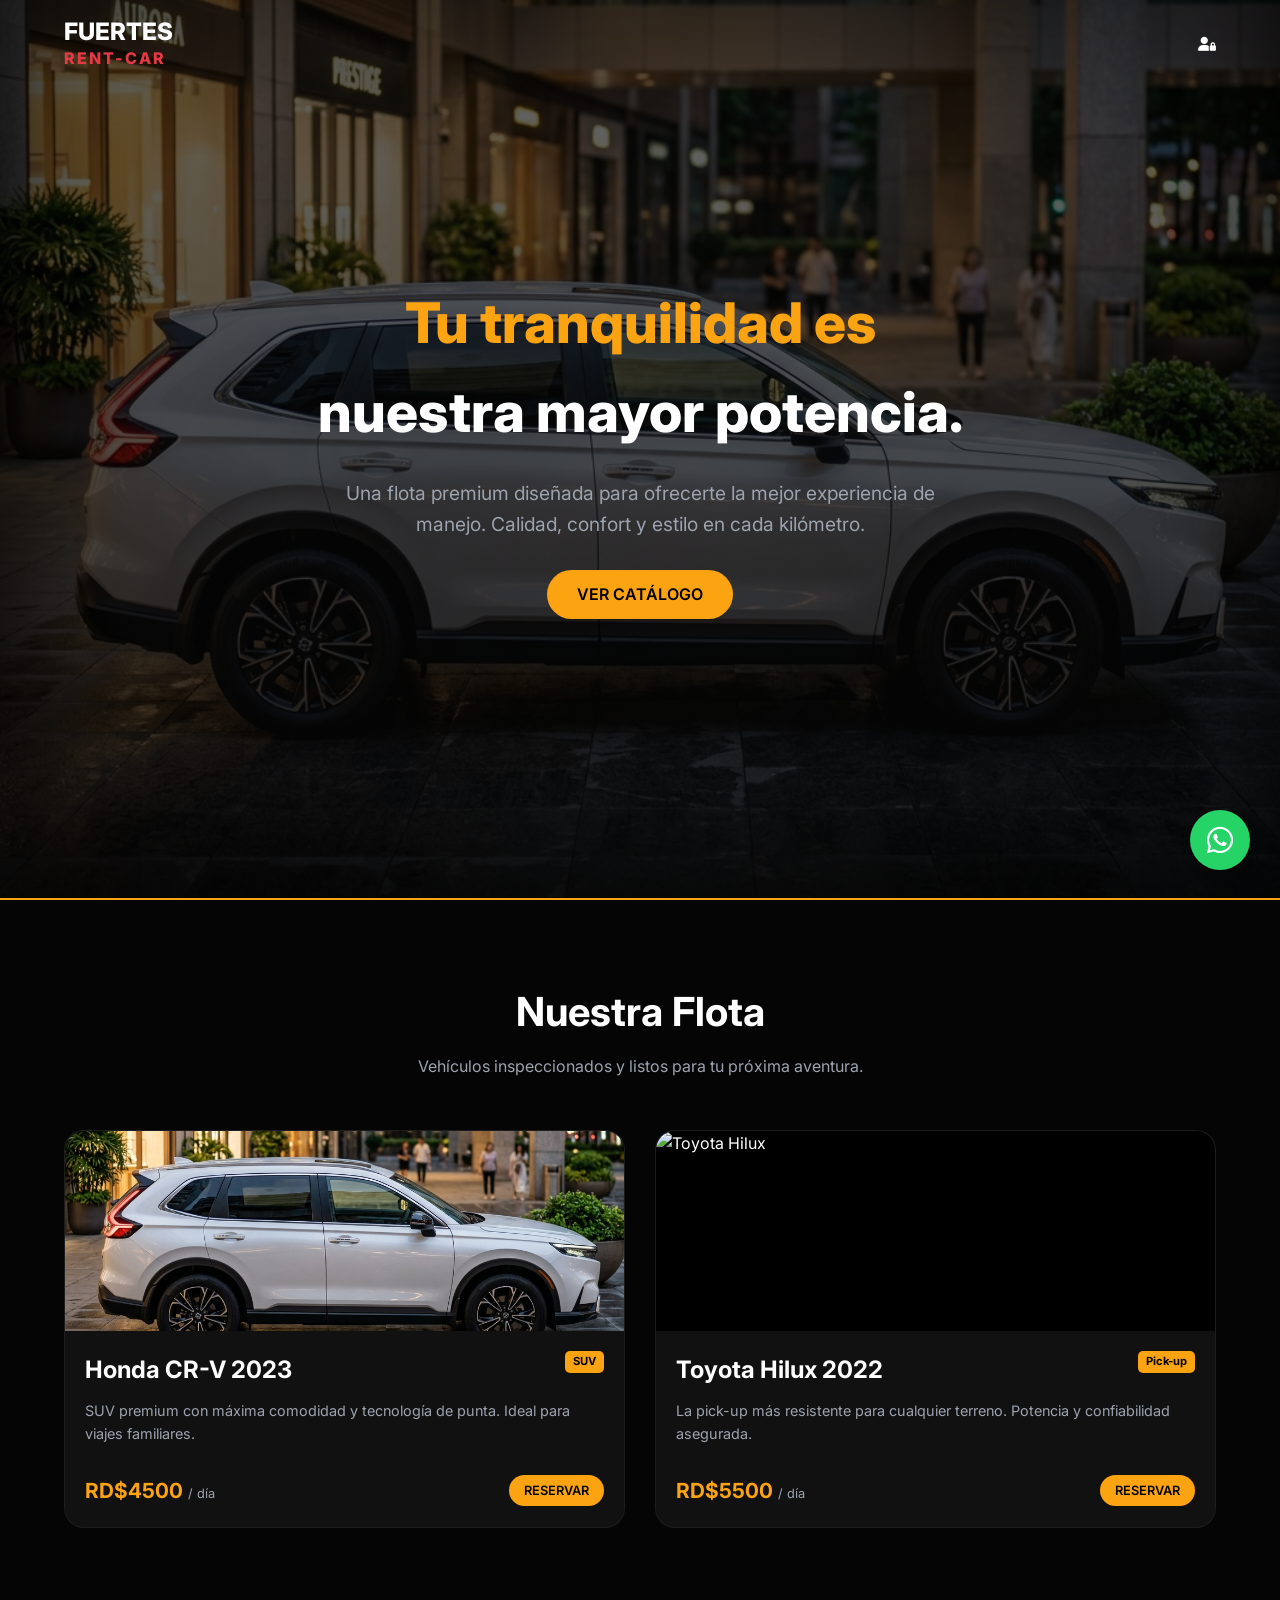
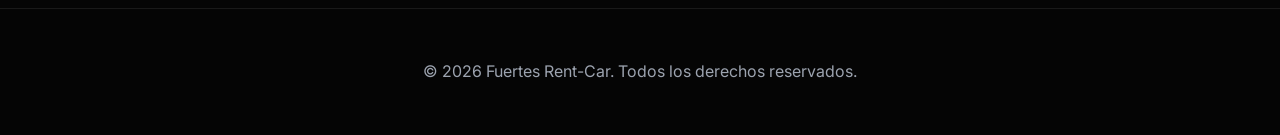
==== index.html @ 7c4c9484 "Initial commit" ====
<!DOCTYPE html>
<html lang="es">
<head>
    <meta charset="UTF-8">
    <meta name="viewport" content="width=device-width, initial-scale=1.0">
    <title>Fuertes Rent-Car</title>
    <!-- Fuentes Google -->
    <link href="https://fonts.googleapis.com/css2?family=Inter:wght@400;600;700;800&display=swap" rel="stylesheet">
    <!-- Iconos FontAwesome -->
    <link rel="stylesheet" href="https://cdnjs.cloudflare.com/ajax/libs/font-awesome/6.4.0/css/all.min.css">
    <!-- Estilos Locales -->
    <link rel="stylesheet" href="css/styles.css">
</head>
<body>

    <!-- Navbar Minimalista (Flotante) -->
    <nav style="position: absolute; width: 100%; top: 0; padding: 20px 5%; display: flex; justify-content: space-between; align-items: center; z-index: 100;">
        <a href="index.html" class="logo" style="line-height:1; display:flex; align-items:center;">
            <div><span style="font-size:1.5rem; font-weight:800; color: #fff;">FUERTES</span><br><span style="font-size:1rem; font-weight:800; letter-spacing: 2px; color: var(--accent);">RENT-CAR</span></div>
        </a>
        <div>
            <a href="login.html" style="color: #fff; text-decoration: none; font-weight: 600; font-size: 0.9rem;"><i class="fa-solid fa-user-lock"></i></a>
        </div>
    </nav>

    <!-- Sección HERO -->
    <header class="hero">
        <h1 style="font-size: 3.5rem;"><span style="color: var(--secondary);">Tu tranquilidad es</span><br> <span style="color: #fff;">nuestra mayor potencia.</span></h1>
        <p>Una flota premium diseñada para ofrecerte la mejor experiencia de manejo. Calidad, confort y estilo en cada kilómetro.</p>
        <a href="#catalogo" class="btn btn-primary">VER CATÁLOGO</a>
    </header>

    <!-- Sección CATÁLOGO -->
    <section id="catalogo" class="catalog-section">
        <div class="section-title">
            <h2>Nuestra Flota</h2>
            <p style="color:var(--text-muted);">Vehículos inspeccionados y listos para tu próxima aventura.</p>
        </div>

        <div class="car-grid" id="car-grid">
            <!-- Cargado dinámicamente -->
            <div style="text-align: center; width: 100%; grid-column: 1 / -1;">Cargando catálogo...</div>
        </div>
    </section>

    <!-- Footer -->
    <footer style="padding: 50px 5%; background-color: #050505; text-align: center; border-top: 1px solid var(--glass);">
        <p style="color: var(--text-muted);">&copy; 2026 Fuertes Rent-Car. Todos los derechos reservados.</p>
    </footer>

    <!-- Botón Flotante WhatsApp -->
    <a href="https://wa.me/18493448062" class="whatsapp-float" target="_blank" title="Contáctanos por WhatsApp">
        <i class="fa-brands fa-whatsapp"></i>
    </a>

    <!-- Modal de Reserva -->
    <div id="reservation-modal">
        <div class="modal-content">
            <span class="close-modal" onclick="closeReservationModal()">&times;</span>
            <h2 style="margin-bottom: 20px; color: var(--secondary);">Solicitar Reserva</h2>
            <p id="selected-car-text" style="margin-bottom: 25px; color: var(--text-muted); font-size: 0.9rem; font-weight: 600;"></p>
            
            <form id="reservation-form">
                <div style="display:flex; gap:15px; margin-bottom: 15px;">
                    <div class="form-group" style="flex:1;">
                        <label>Nombre</label>
                        <input type="text" id="res-nombre" class="form-control" required placeholder="Ej. Juan">
                    </div>
                    <div class="form-group" style="flex:1;">
                        <label>Apellido</label>
                        <input type="text" id="res-apellido" class="form-control" required placeholder="Ej. Perez">
                    </div>
                </div>
                <div class="form-group">
                    <label>Días de Uso / Detalles Adicionales</label>
                    <textarea id="res-detalles" class="form-control" rows="3" required placeholder="Ej. Necesito el vehículo por 5 días para un viaje a Samaná..."></textarea>
                </div>
                <button type="submit" class="btn btn-primary" style="width: 100%; margin-top: 10px;">ENVIAR POR WHATSAPP</button>
            </form>
        </div>
    </div>

    <!-- Scripts -->
    <script src="js/storage.js"></script>
    <script>
        document.addEventListener('DOMContentLoaded', () => {
            // Simulamos una demora de carga
            setTimeout(() => {
                const data = getVehicles(true);
                const grid = document.getElementById('car-grid');
                grid.innerHTML = '';
                
                if (!data || data.length === 0) {
                    grid.innerHTML = '<p style="text-align:center;grid-column:1/-1;">No hay vehículos disponibles por el momento.</p>';
                    return;
                }
                
                data.forEach(car => {
                    const card = `
                        <div class="car-card">
                            <div class="car-carousel" id="carousel-${car.id}">
                                ${(Array.isArray(car.imagen_url) && car.imagen_url.length > 0) ? 
                                    car.imagen_url.map((url, idx) => `<img src="${url}" alt="${car.modelo}" class="car-img ${idx === 0 ? 'active' : ''}" onerror="this.onerror=null; this.src='https://via.placeholder.com/400x200?text=Vehiculo'">`).join('')
                                    : `<img src="https://via.placeholder.com/400x200?text=Vehiculo" alt="${car.modelo}" class="car-img active">`
                                }
                                ${(Array.isArray(car.imagen_url) && car.imagen_url.length > 1) ? `
                                    <button class="carousel-btn prev" onclick="moveCarousel(${car.id}, -1)">❮</button>
                                    <button class="carousel-btn next" onclick="moveCarousel(${car.id}, 1)">❯</button>
                                ` : ''}
                            </div>
                            <div class="car-info">
                                <div style="display:flex; justify-content:space-between; align-items:start; margin-bottom:10px;">
                                    <h3 style="margin:0;">${car.modelo} ${car.año}</h3>
                                    <span style="background:var(--secondary); color:#000; font-size:0.7rem; font-weight:bold; padding:2px 8px; border-radius:5px;">${car.categoria || 'SUV'}</span>
                                </div>
                                <p>${car.descripcion}</p>
                                <div class="car-price">
                                    <div class="price-tag">RD$${car.precio_dia} <span style="font-size:0.8rem; font-weight:normal; color:var(--text-muted);">/ día</span></div>
                                    <button class="btn btn-primary" style="padding: 8px 15px; font-size:0.8rem;" onclick="openReservationModal('${car.modelo}', '${car.año}')">RESERVAR</button>
                                </div>
                            </div>
                        </div>
                    `;
                    grid.innerHTML += card;
                });
            }, 500);
        });

        function moveCarousel(carId, direction) {
            const container = document.getElementById(`carousel-${carId}`);
            if (!container) return;
            const images = container.querySelectorAll('.car-img');
            if(images.length <= 1) return;
            let currentIndex = Array.from(images).findIndex(img => img.classList.contains('active'));
            images[currentIndex].classList.remove('active');

            let nextIndex = currentIndex + direction;
            if (nextIndex < 0) nextIndex = images.length - 1;
            if (nextIndex >= images.length) nextIndex = 0;

            images[nextIndex].classList.add('active');
        }

        let currentCar = "";

        function openReservationModal(modelo, año) {
            currentCar = `${modelo} ${año}`;
            document.getElementById('selected-car-text').textContent = `Vehículo seleccionado: ${currentCar}`;
            document.getElementById('reservation-modal').style.display = 'flex';
        }

        function closeReservationModal() {
            document.getElementById('reservation-modal').style.display = 'none';
        }

        document.getElementById('reservation-form').addEventListener('submit', (e) => {
            e.preventDefault();
            const nombre = document.getElementById('res-nombre').value;
            const apellido = document.getElementById('res-apellido').value;
            const detalles = document.getElementById('res-detalles').value;
            const numero = "18493448062";

            const mensaje = `Hola, mi nombre es ${nombre} ${apellido}. Estoy interesado en rentar el vehículo *${currentCar}*.\n\n*Detalles de la solicitud:*\n${detalles}`;
            const url = `https://wa.me/${numero}?text=${encodeURIComponent(mensaje)}`;
            
            window.open(url, '_blank');
            closeReservationModal();
        });

        // Cerrar modal al hacer click fuera
        window.onclick = function(event) {
            const modal = document.getElementById('reservation-modal');
            if (event.target == modal) {
                closeReservationModal();
            }
        }
    </script>
</body>
</html>
---- css/styles.css ----
:root {
    --primary: #050505;
    --secondary: #fca311;
    --accent: #e63946;
    --bg: #050505;
    --card-bg: #111111;
    --text: #ffffff;
    --text-muted: #9ca3af;
    --glass: rgba(255, 255, 255, 0.08);
}

* {
    margin: 0;
    padding: 0;
    box-sizing: border-box;
    font-family: 'Inter', sans-serif;
}

body {
    background-color: var(--bg);
    color: var(--text);
    line-height: 1.6;
    overflow-x: hidden;
}

/* Header & Hero */
.hero {
    height: 100vh;
    background: linear-gradient(rgba(5, 5, 5, 0.6), rgba(5, 5, 5, 0.8)), url('../img/honda_crv_2023.png');
    background-size: cover;
    background-position: center;
    border-bottom: 2px solid var(--secondary);
    box-shadow: inset 0 -60px 100px rgba(0, 0, 0, 0.7), inset 0 60px 100px rgba(0, 0, 0, 0.3);
    display: flex;
    flex-direction: column;
    justify-content: center;
    align-items: center;
    text-align: center;
    padding: 20px;
}

.hero h1 {
    font-size: 4rem;
    font-weight: 800;
    margin-bottom: 20px;
}

.hero p {
    font-size: 1.2rem;
    color: var(--text-muted);
    max-width: 600px;
    margin-bottom: 30px;
}

.btn {
    padding: 12px 30px;
    border-radius: 50px;
    text-decoration: none;
    font-weight: 600;
    transition: all 0.3s ease;
    cursor: pointer;
    border: none;
}

.btn-primary {
    background-color: var(--secondary);
    color: #000;
}

.btn-primary:hover {
    transform: translateY(-3px);
    box-shadow: 0 10px 20px rgba(252, 163, 17, 0.3);
}

.logo {
    font-size: 1.5rem; 
    font-weight: 800; 
    color: #fff;
    text-decoration: none;
}

/* Catalog */
.catalog-section {
    padding: 80px 5%;
}

.section-title {
    text-align: center;
    margin-bottom: 50px;
}

.section-title h2 {
    font-size: 2.5rem;
    margin-bottom: 10px;
}

.car-grid {
    display: grid;
    grid-template-columns: repeat(auto-fit, minmax(300px, 1fr));
    gap: 30px;
}

.car-card {
    background-color: var(--card-bg);
    border-radius: 20px;
    overflow: hidden;
    transition: transform 0.3s ease;
    border: 1px solid rgba(255,255,255,0.05);
}

.car-card:hover {
    transform: scale(1.02);
}

.car-carousel {
    position: relative;
    width: 100%;
    height: 200px;
    overflow: hidden;
    background: #000;
}

.car-img {
    height: 100%;
    width: 100%;
    object-fit: cover;
    position: absolute;
    top: 0;
    left: 0;
    transition: opacity 0.5s ease;
    opacity: 0;
}

.car-img.active {
    opacity: 1;
}

.carousel-btn {
    position: absolute;
    top: 50%;
    transform: translateY(-50%);
    background: rgba(0, 0, 0, 0.4);
    backdrop-filter: blur(4px);
    color: white;
    border: none;
    width: 36px;
    height: 36px;
    cursor: pointer;
    border-radius: 50%;
    font-size: 1.1rem;
    display: flex;
    justify-content: center;
    align-items: center;
    transition: all 0.3s ease;
    z-index: 10;
}

.carousel-btn:hover {
    background: var(--secondary);
    color: #000;
    transform: translateY(-50%) scale(1.1);
}

.carousel-btn.prev {
    left: 10px;
}

.carousel-btn.next {
    right: 10px;
}

.car-info {
    padding: 20px;
}

.car-info h3 {
    font-size: 1.5rem;
    margin-bottom: 10px;
}

.car-info p {
    color: var(--text-muted);
    font-size: 0.9rem;
    margin-bottom: 15px;
    height: 60px;
    overflow: hidden;
}

.car-price {
    display: flex;
    justify-content: space-between;
    align-items: center;
}

.price-tag {
    font-size: 1.3rem;
    font-weight: 700;
    color: var(--secondary);
}

/* Admin Styles */
.admin-container {
    padding: 40px 5%;
}

.login-card {
    max-width: 400px;
    margin: 100px auto;
    background: var(--card-bg);
    padding: 40px;
    border-radius: 20px;
    box-shadow: 0 15px 35px rgba(0,0,0,0.5);
}

.form-group {
    margin-bottom: 20px;
}

.form-group label {
    display: block;
    margin-bottom: 8px;
    color: var(--text-muted);
}

.form-control {
    width: 100%;
    padding: 12px;
    background: rgba(255,255,255,0.05);
    border: 1px solid rgba(255,255,255,0.1);
    border-radius: 10px;
    color: #fff;
    outline: none;
}

.form-control:focus {
    border-color: var(--secondary);
}

/* WhatsApp Floating Button */
.whatsapp-float {
    position: fixed;
    bottom: 30px;
    right: 30px;
    background-color: #25d366;
    color: #FFF;
    width: 60px;
    height: 60px;
    border-radius: 50px;
    text-align: center;
    font-size: 30px;
    box-shadow: 0 4px 10px rgba(0,0,0,0.3);
    z-index: 1000;
    display: flex;
    justify-content: center;
    align-items: center;
    text-decoration: none;
    transition: all 0.3s ease;
}

.whatsapp-float:hover {
    transform: scale(1.1);
    background-color: #128c7e;
}

/* Modal de Reserva */
#reservation-modal {
    display: none;
    position: fixed;
    top: 0;
    left: 0;
    width: 100%;
    height: 100%;
    background: rgba(0,0,0,0.85);
    z-index: 2000;
    justify-content: center;
    align-items: center;
    backdrop-filter: blur(5px);
}

.modal-content {
    background: var(--card-bg);
    width: 90%;
    max-width: 500px;
    padding: 40px;
    border-radius: 20px;
    position: relative;
}

.close-modal {
    position: absolute;
    top: 20px;
    right: 20px;
    font-size: 1.5rem;
    cursor: pointer;
    color: var(--text-muted);
}
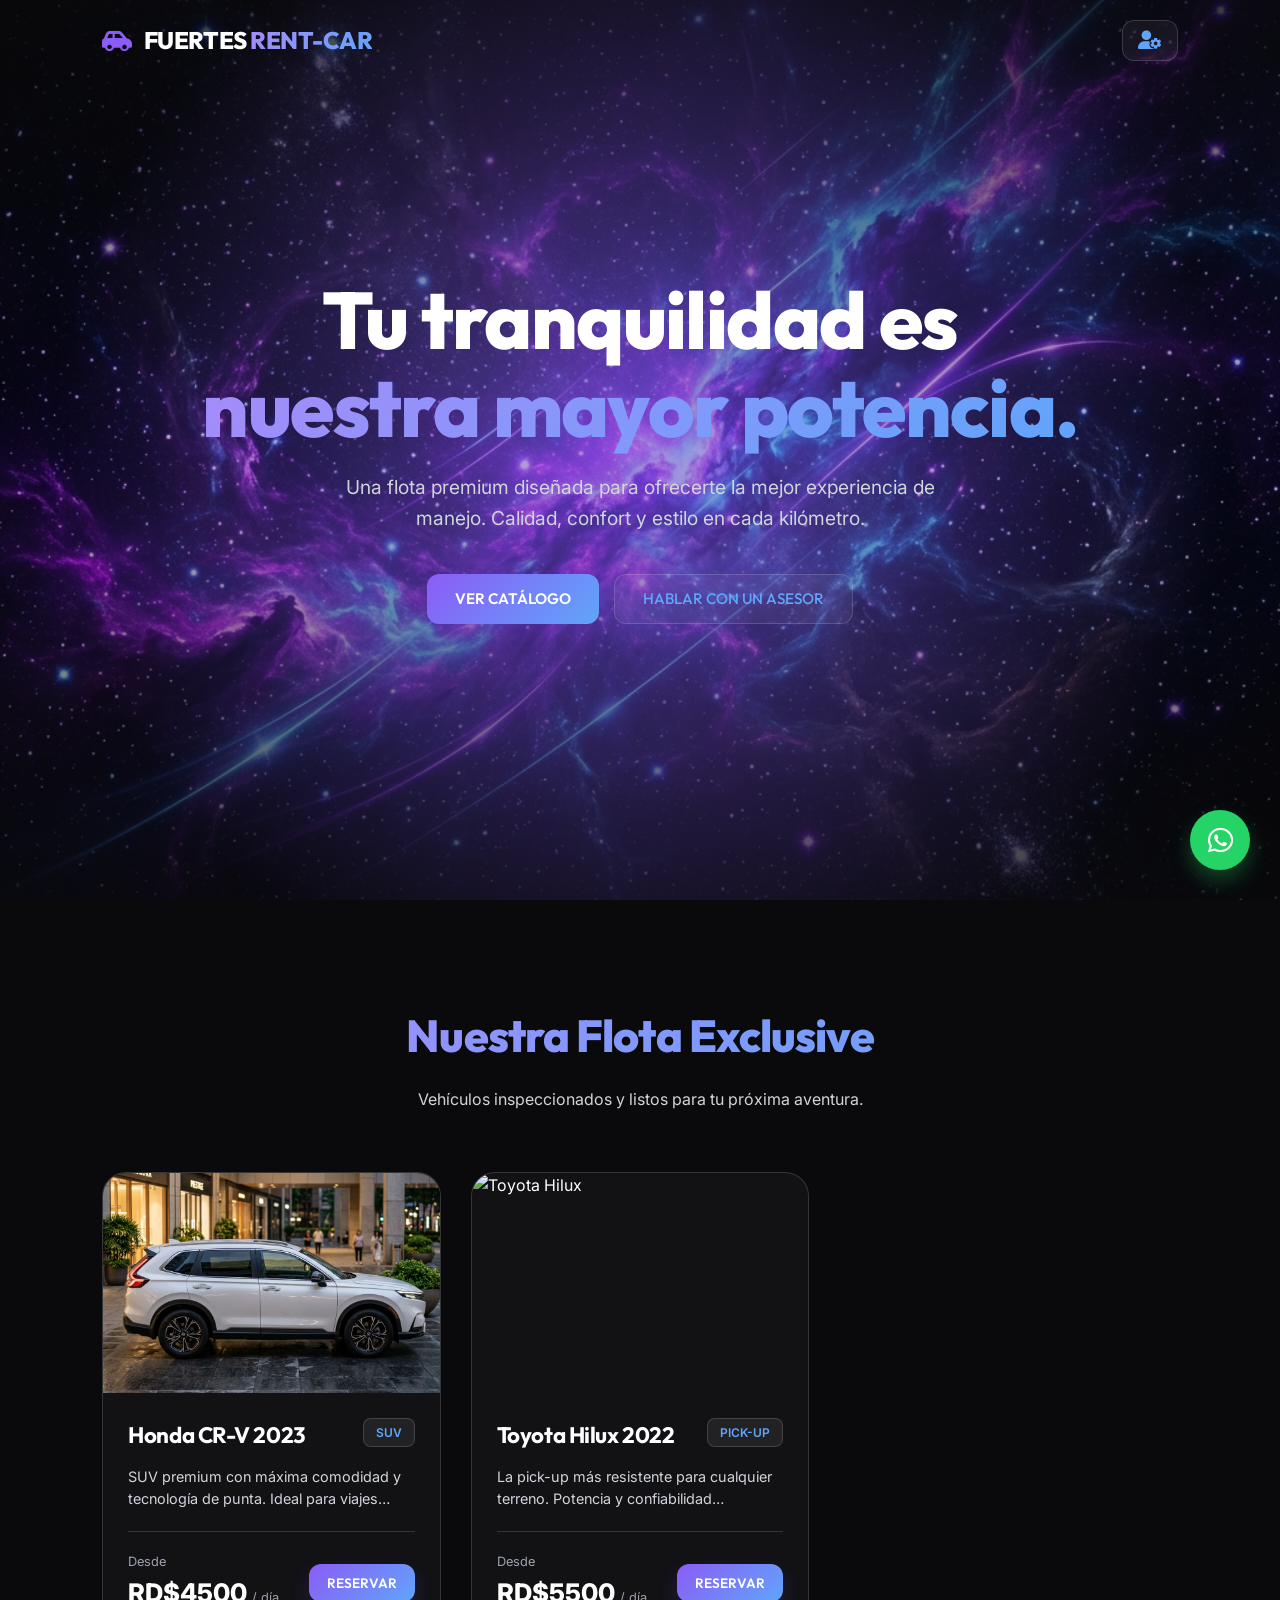
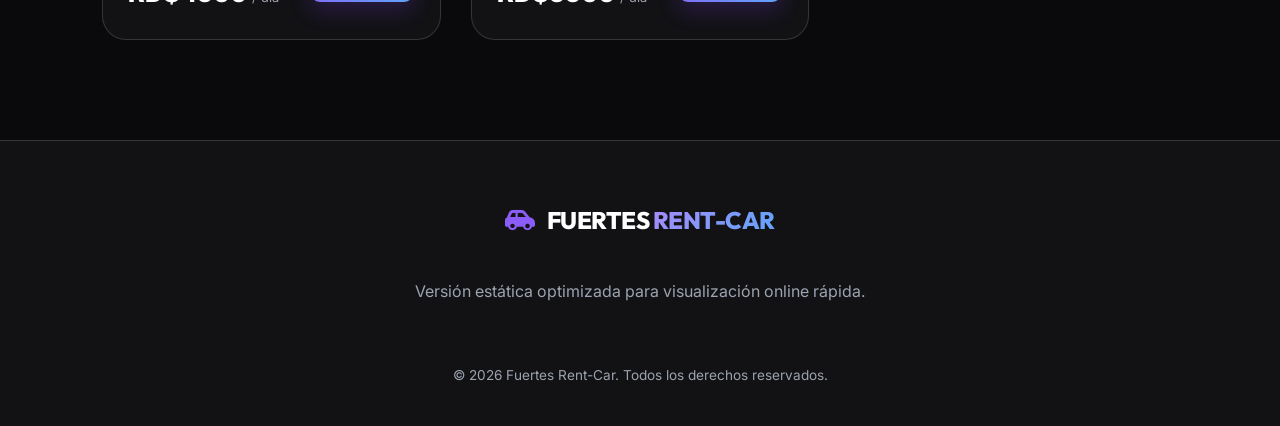
==== commit 9f78a96c: "second commit" ====
--- a/index.html
+++ b/index.html
@@ -3,9 +3,7 @@
 <head>
     <meta charset="UTF-8">
     <meta name="viewport" content="width=device-width, initial-scale=1.0">
-    <title>Fuertes Rent-Car</title>
-    <!-- Fuentes Google -->
-    <link href="https://fonts.googleapis.com/css2?family=Inter:wght@400;600;700;800&display=swap" rel="stylesheet">
+    <title>Fuertes Rent-Car | Premium Mobility (Versión GitHub)</title>
     <!-- Iconos FontAwesome -->
     <link rel="stylesheet" href="https://cdnjs.cloudflare.com/ajax/libs/font-awesome/6.4.0/css/all.min.css">
     <!-- Estilos Locales -->
@@ -13,69 +11,91 @@
 </head>
 <body>
 
-    <!-- Navbar Minimalista (Flotante) -->
-    <nav style="position: absolute; width: 100%; top: 0; padding: 20px 5%; display: flex; justify-content: space-between; align-items: center; z-index: 100;">
-        <a href="index.html" class="logo" style="line-height:1; display:flex; align-items:center;">
-            <div><span style="font-size:1.5rem; font-weight:800; color: #fff;">FUERTES</span><br><span style="font-size:1rem; font-weight:800; letter-spacing: 2px; color: var(--accent);">RENT-CAR</span></div>
+    <!-- Navbar -->
+    <nav class="navbar" id="main-nav">
+        <a href="index.html" class="logo">
+            <i class="fa-solid fa-car-side" style="color: var(--primary);"></i>
+            <span>Fuertes <span class="gradient-text">Rent-Car</span></span>
         </a>
-        <div>
-            <a href="login.html" style="color: #fff; text-decoration: none; font-weight: 600; font-size: 0.9rem;"><i class="fa-solid fa-user-lock"></i></a>
+        <div style="display: flex; gap: 20px; align-items: center;">
+            <a href="login.html" class="btn btn-outline" style="padding: 10px 15px; font-size: 1.2rem;" title="Panel Admin">
+                <i class="fa-solid fa-user-gear"></i>
+            </a>
         </div>
     </nav>
 
-    <!-- Sección HERO -->
+    <!-- Sección HERO con Galaxy Estelar -->
     <header class="hero">
-        <h1 style="font-size: 3.5rem;"><span style="color: var(--secondary);">Tu tranquilidad es</span><br> <span style="color: #fff;">nuestra mayor potencia.</span></h1>
+        <div style="position: absolute; top:0; left:0; width:100%; height:100%; z-index: -2; background: url('img/galaxy-bg.png') center/cover no-repeat;">
+            <!-- Overlay para contraste -->
+            <div style="position: absolute; top:0; left:0; width:100%; height:100%; background: linear-gradient(rgba(10,10,12,0.8), rgba(10,10,12,0.2), rgba(10,10,12,0.8));"></div>
+        </div>
+        <h1>Tu tranquilidad es <br><span class="gradient-text">nuestra mayor potencia.</span></h1>
         <p>Una flota premium diseñada para ofrecerte la mejor experiencia de manejo. Calidad, confort y estilo en cada kilómetro.</p>
-        <a href="#catalogo" class="btn btn-primary">VER CATÁLOGO</a>
+        <div class="hero-btns">
+            <a href="#catalogo" class="btn btn-primary">VER CATÁLOGO</a>
+            <a href="https://wa.me/18493448062" target="_blank" class="btn btn-outline">HABLAR CON UN ASESOR</a>
+        </div>
     </header>
 
     <!-- Sección CATÁLOGO -->
     <section id="catalogo" class="catalog-section">
-        <div class="section-title">
-            <h2>Nuestra Flota</h2>
-            <p style="color:var(--text-muted);">Vehículos inspeccionados y listos para tu próxima aventura.</p>
+        <div class="section-header">
+            <h2 class="gradient-text">Nuestra Flota Exclusive</h2>
+            <p style="color: var(--text-med);">Vehículos inspeccionados y listos para tu próxima aventura.</p>
         </div>
 
         <div class="car-grid" id="car-grid">
             <!-- Cargado dinámicamente -->
-            <div style="text-align: center; width: 100%; grid-column: 1 / -1;">Cargando catálogo...</div>
+            <div style="text-align: center; width: 100%; grid-column: 1 / -1; padding: 50px;">
+                <i class="fa-solid fa-circle-notch fa-spin" style="font-size: 2rem; color: var(--primary);"></i>
+                <p style="margin-top: 15px; color: var(--text-low);">Cargando catálogo premium...</p>
+            </div>
         </div>
     </section>
 
     <!-- Footer -->
-    <footer style="padding: 50px 5%; background-color: #050505; text-align: center; border-top: 1px solid var(--glass);">
-        <p style="color: var(--text-muted);">&copy; 2026 Fuertes Rent-Car. Todos los derechos reservados.</p>
+    <footer style="padding: 60px 8% 40px; background: var(--bg-surface); border-top: 1px solid var(--glass-border);">
+        <div style="display: flex; flex-direction: column; align-items: center; gap: 20px;">
+            <a href="#" class="logo" style="margin-bottom: 20px;">
+                <i class="fa-solid fa-car-side" style="color: var(--primary);"></i>
+                <span>Fuertes <span class="gradient-text">Rent-Car</span></span>
+            </a>
+            <p style="color: var(--text-low); text-align: center; max-width: 500px;">Versión estática optimizada para visualización online rápida.</p>
+            <p style="color: var(--text-low); font-size: 0.85rem; margin-top: 40px;">&copy; 2026 Fuertes Rent-Car. Todos los derechos reservados.</p>
+        </div>
     </footer>
 
     <!-- Botón Flotante WhatsApp -->
-    <a href="https://wa.me/18493448062" class="whatsapp-float" target="_blank" title="Contáctanos por WhatsApp">
+    <a href="https://wa.me/18493448062" class="whatsapp-btn" target="_blank" title="Contáctanos">
         <i class="fa-brands fa-whatsapp"></i>
     </a>
 
     <!-- Modal de Reserva -->
-    <div id="reservation-modal">
-        <div class="modal-content">
-            <span class="close-modal" onclick="closeReservationModal()">&times;</span>
-            <h2 style="margin-bottom: 20px; color: var(--secondary);">Solicitar Reserva</h2>
-            <p id="selected-car-text" style="margin-bottom: 25px; color: var(--text-muted); font-size: 0.9rem; font-weight: 600;"></p>
+    <div id="reservation-modal" style="display: none; position: fixed; top: 0; left: 0; width: 100%; height: 100%; background: rgba(0,0,0,0.85); z-index: 2000; justify-content: center; align-items: center; backdrop-filter: blur(8px);">
+        <div class="glass" style="width: 90%; max-width: 550px; padding: 40px; border-radius: 30px; position: relative;">
+            <span style="position: absolute; top: 20px; right: 25px; font-size: 1.8rem; cursor: pointer; color: var(--text-low);" onclick="closeReservationModal()">&times;</span>
+            <h2 style="margin-bottom: 10px; font-size: 2rem;" class="gradient-text">Solicitar Reserva</h2>
+            <p id="selected-car-text" style="margin-bottom: 30px; color: var(--text-med); font-weight: 500;"></p>
             
             <form id="reservation-form">
-                <div style="display:flex; gap:15px; margin-bottom: 15px;">
+                <div style="display:flex; gap:15px; margin-bottom: 20px;">
                     <div class="form-group" style="flex:1;">
                         <label>Nombre</label>
-                        <input type="text" id="res-nombre" class="form-control" required placeholder="Ej. Juan">
+                        <input type="text" id="res-nombre" class="form-input" required placeholder="Tu nombre">
                     </div>
                     <div class="form-group" style="flex:1;">
                         <label>Apellido</label>
-                        <input type="text" id="res-apellido" class="form-control" required placeholder="Ej. Perez">
+                        <input type="text" id="res-apellido" class="form-input" required placeholder="Tu apellido">
                     </div>
                 </div>
                 <div class="form-group">
                     <label>Días de Uso / Detalles Adicionales</label>
-                    <textarea id="res-detalles" class="form-control" rows="3" required placeholder="Ej. Necesito el vehículo por 5 días para un viaje a Samaná..."></textarea>
+                    <textarea id="res-detalles" class="form-input" rows="3" required placeholder="Ej. Necesito el vehículo por 5 días..."></textarea>
                 </div>
-                <button type="submit" class="btn btn-primary" style="width: 100%; margin-top: 10px;">ENVIAR POR WHATSAPP</button>
+                <button type="submit" class="btn btn-primary" style="width: 100%; margin-top: 10px; padding: 16px;">
+                    <i class="fa-brands fa-whatsapp"></i> ENVIAR POR WHATSAPP
+                </button>
             </form>
         </div>
     </div>
@@ -83,40 +103,48 @@
     <!-- Scripts -->
     <script src="js/storage.js"></script>
     <script>
+        // Navbar scroll effect
+        window.addEventListener('scroll', () => {
+            const nav = document.getElementById('main-nav');
+            if (window.scrollY > 50) {
+                nav.classList.add('scrolled');
+            } else {
+                nav.classList.remove('scrolled');
+            }
+        });
+
         document.addEventListener('DOMContentLoaded', () => {
-            // Simulamos una demora de carga
+             // Simulamos una demora de carga para la experiencia premium
             setTimeout(() => {
                 const data = getVehicles(true);
                 const grid = document.getElementById('car-grid');
                 grid.innerHTML = '';
                 
                 if (!data || data.length === 0) {
-                    grid.innerHTML = '<p style="text-align:center;grid-column:1/-1;">No hay vehículos disponibles por el momento.</p>';
+                    grid.innerHTML = '<p style="text-align:center;grid-column:1/-1; color: var(--text-low);">No hay vehículos disponibles por el momento.</p>';
                     return;
                 }
                 
-                data.forEach(car => {
+                data.forEach((car, index) => {
+                    const imgUrl = (Array.isArray(car.imagen_url) && car.imagen_url.length > 0) ? car.imagen_url[0] : 'https://via.placeholder.com/600x400?text=Auto';
+                    
                     const card = `
-                        <div class="car-card">
-                            <div class="car-carousel" id="carousel-${car.id}">
-                                ${(Array.isArray(car.imagen_url) && car.imagen_url.length > 0) ? 
-                                    car.imagen_url.map((url, idx) => `<img src="${url}" alt="${car.modelo}" class="car-img ${idx === 0 ? 'active' : ''}" onerror="this.onerror=null; this.src='https://via.placeholder.com/400x200?text=Vehiculo'">`).join('')
-                                    : `<img src="https://via.placeholder.com/400x200?text=Vehiculo" alt="${car.modelo}" class="car-img active">`
-                                }
-                                ${(Array.isArray(car.imagen_url) && car.imagen_url.length > 1) ? `
-                                    <button class="carousel-btn prev" onclick="moveCarousel(${car.id}, -1)">❮</button>
-                                    <button class="carousel-btn next" onclick="moveCarousel(${car.id}, 1)">❯</button>
-                                ` : ''}
+                        <div class="car-card" style="opacity:0; transform:translateY(20px); animation: fadeInUp 0.6s ${index * 0.1}s forwards;">
+                            <div class="image-container">
+                                <img src="${imgUrl}" alt="${car.modelo}" class="car-preview" onerror="this.onerror=null; this.src='https://via.placeholder.com/600x400?text=Vehiculo'">
                             </div>
-                            <div class="car-info">
-                                <div style="display:flex; justify-content:space-between; align-items:start; margin-bottom:10px;">
-                                    <h3 style="margin:0;">${car.modelo} ${car.año}</h3>
-                                    <span style="background:var(--secondary); color:#000; font-size:0.7rem; font-weight:bold; padding:2px 8px; border-radius:5px;">${car.categoria || 'SUV'}</span>
+                            <div class="car-details">
+                                <div class="car-title-wrapper">
+                                    <h3 class="car-title">${car.modelo} ${car.año}</h3>
+                                    <span class="car-category">${car.categoria || 'SUV'}</span>
                                 </div>
-                                <p>${car.descripcion}</p>
-                                <div class="car-price">
-                                    <div class="price-tag">RD$${car.precio_dia} <span style="font-size:0.8rem; font-weight:normal; color:var(--text-muted);">/ día</span></div>
-                                    <button class="btn btn-primary" style="padding: 8px 15px; font-size:0.8rem;" onclick="openReservationModal('${car.modelo}', '${car.año}')">RESERVAR</button>
+                                <p class="car-desc">${car.descripcion || 'Vehículo de lujo con todas las comodidades modernas.'}</p>
+                                <div class="car-footer">
+                                    <div class="price-box">
+                                        <div class="label">Desde</div>
+                                        <div class="amount">RD$${car.precio_dia} <span style="font-size:0.8rem; font-weight:normal; color:var(--text-low);">/ día</span></div>
+                                    </div>
+                                    <button class="btn btn-primary" style="padding: 10px 18px; font-size:0.85rem;" onclick="openReservationModal('${car.modelo}', '${car.año}')">RESERVAR</button>
                                 </div>
                             </div>
                         </div>
@@ -126,26 +154,11 @@
             }, 500);
         });
 
-        function moveCarousel(carId, direction) {
-            const container = document.getElementById(`carousel-${carId}`);
-            if (!container) return;
-            const images = container.querySelectorAll('.car-img');
-            if(images.length <= 1) return;
-            let currentIndex = Array.from(images).findIndex(img => img.classList.contains('active'));
-            images[currentIndex].classList.remove('active');
-
-            let nextIndex = currentIndex + direction;
-            if (nextIndex < 0) nextIndex = images.length - 1;
-            if (nextIndex >= images.length) nextIndex = 0;
-
-            images[nextIndex].classList.add('active');
-        }
-
         let currentCar = "";
 
         function openReservationModal(modelo, año) {
             currentCar = `${modelo} ${año}`;
-            document.getElementById('selected-car-text').textContent = `Vehículo seleccionado: ${currentCar}`;
+            document.getElementById('selected-car-text').innerHTML = `Vehículo deseado: <span style="color:white; border-bottom: 2px solid var(--primary);">${currentCar}</span>`;
             document.getElementById('reservation-modal').style.display = 'flex';
         }
 
--- a/css/styles.css
+++ b/css/styles.css
@@ -1,296 +1,460 @@
+@import url('https://fonts.googleapis.com/css2?family=Inter:wght@300;400;500;600;700&family=Outfit:wght@400;600;700;800&display=swap');
+
 :root {
-    --primary: #050505;
-    --secondary: #fca311;
-    --accent: #e63946;
-    --bg: #050505;
-    --card-bg: #111111;
-    --text: #ffffff;
-    --text-muted: #9ca3af;
-    --glass: rgba(255, 255, 255, 0.08);
-}
-
+    /* Color Palette - Midnight Horizon */
+    --bg-main: #0a0a0c;
+    --bg-surface: #121215;
+    --bg-card: #18181b;
+    
+    --primary: #8b5cf6; /* Vibrant Violet */
+    --primary-glow: rgba(139, 92, 246, 0.5);
+    --secondary: #60a5fa; /* Light Blue */
+    --secondary-glow: rgba(96, 165, 250, 0.4);
+    
+    --accent: #fb7185; /* Rose */
+    
+    --text-high: #ffffff;
+    --text-med: #d1d5db;
+    --text-low: #9ca3af;
+    
+    --glass-bg: rgba(255, 255, 255, 0.07);
+    --glass-border: rgba(255, 255, 255, 0.15);
+    --glass-blur: blur(16px);
+    
+    --transition-smooth: all 0.4s cubic-bezier(0.4, 0, 0.2, 1);
+    --shadow-premium: 0 20px 40px rgba(0, 0, 0, 0.4);
+}
+
+/* Global Resets */
 * {
     margin: 0;
     padding: 0;
     box-sizing: border-box;
+}
+
+html {
+    scroll-behavior: smooth;
+}
+
+body {
+    background-color: var(--bg-main);
+    color: var(--text-high);
     font-family: 'Inter', sans-serif;
-}
-
-body {
-    background-color: var(--bg);
-    color: var(--text);
     line-height: 1.6;
     overflow-x: hidden;
 }
 
-/* Header & Hero */
+h1, h2, h3, h4, .logo {
+    font-family: 'Outfit', sans-serif;
+    letter-spacing: -0.02em;
+}
+
+/* Custom Scrollbar */
+::-webkit-scrollbar {
+    width: 6px;
+}
+::-webkit-scrollbar-track {
+    background: var(--bg-main);
+}
+::-webkit-scrollbar-thumb {
+    background: var(--primary);
+    border-radius: 10px;
+}
+::-webkit-scrollbar-thumb:hover {
+    background: var(--secondary);
+}
+
+/* Typography Utilities */
+.gradient-text {
+    background: linear-gradient(135deg, #a78bfa, #60a5fa);
+    -webkit-background-clip: text;
+    -webkit-text-fill-color: transparent;
+    font-weight: 800;
+}
+
+/* Glassmorphism Classes */
+.glass {
+    background: var(--glass-bg);
+    backdrop-filter: var(--glass-blur);
+    border: 1px solid var(--glass-border);
+}
+
+/* Buttons */
+.btn {
+    padding: 12px 28px;
+    border-radius: 12px;
+    font-family: 'Outfit', sans-serif;
+    font-weight: 600;
+    text-decoration: none;
+    transition: var(--transition-smooth);
+    cursor: pointer;
+    border: none;
+    display: inline-flex;
+    align-items: center;
+    justify-content: center;
+    gap: 8px;
+    font-size: 0.95rem;
+}
+
+.btn-primary {
+    background: linear-gradient(135deg, var(--primary), var(--secondary));
+    color: white;
+    box-shadow: 0 10px 20px rgba(124, 58, 237, 0.2);
+}
+
+.btn-primary:hover {
+    transform: translateY(-2px);
+    box-shadow: 0 15px 30px var(--primary-glow);
+    filter: brightness(1.1);
+}
+
+.btn-outline {
+    background: rgba(255, 255, 255, 0.05);
+    border: 1px solid var(--glass-border);
+    color: var(--secondary);
+    font-weight: 500;
+}
+
+.btn-outline:hover {
+    background: var(--glass-bg);
+    border-color: var(--secondary);
+    color: white;
+    box-shadow: 0 0 15px var(--secondary-glow);
+}
+
+/* Header & Navbar */
+.navbar {
+    position: fixed;
+    top: 0;
+    width: 100%;
+    padding: 20px 8%;
+    display: flex;
+    justify-content: space-between;
+    align-items: center;
+    z-index: 1000;
+    transition: var(--transition-smooth);
+}
+
+.navbar.scrolled {
+    padding: 15px 8%;
+    background: rgba(10, 10, 12, 0.8);
+    backdrop-filter: blur(15px);
+    border-bottom: 1px solid var(--glass-border);
+}
+
+.logo {
+    display: flex;
+    align-items: center;
+    gap: 12px;
+    text-decoration: none;
+    color: white;
+    font-size: 1.5rem;
+    font-weight: 800;
+    text-transform: uppercase;
+}
+
+/* Hero Section */
 .hero {
-    height: 100vh;
-    background: linear-gradient(rgba(5, 5, 5, 0.6), rgba(5, 5, 5, 0.8)), url('../img/honda_crv_2023.png');
-    background-size: cover;
-    background-position: center;
-    border-bottom: 2px solid var(--secondary);
-    box-shadow: inset 0 -60px 100px rgba(0, 0, 0, 0.7), inset 0 60px 100px rgba(0, 0, 0, 0.3);
+    min-height: 100vh;
     display: flex;
     flex-direction: column;
     justify-content: center;
     align-items: center;
     text-align: center;
-    padding: 20px;
+    position: relative;
+    overflow: hidden;
+    padding: 0 5%;
+}
+
+.hero::before {
+    content: '';
+    position: absolute;
+    width: 150%;
+    height: 150%;
+    background: radial-gradient(circle at center, var(--primary-glow) 0%, transparent 50%);
+    top: -25%;
+    left: -25%;
+    z-index: -1;
+    animation: pulse 10s infinite alternate;
 }
 
 .hero h1 {
-    font-size: 4rem;
+    font-size: clamp(2.5rem, 8vw, 5rem);
     font-weight: 800;
+    line-height: 1.1;
     margin-bottom: 20px;
+    opacity: 0;
+    transform: translateY(30px);
+    animation: fadeInUp 0.8s forwards;
 }
 
 .hero p {
     font-size: 1.2rem;
-    color: var(--text-muted);
-    max-width: 600px;
-    margin-bottom: 30px;
-}
-
-.btn {
-    padding: 12px 30px;
-    border-radius: 50px;
-    text-decoration: none;
-    font-weight: 600;
-    transition: all 0.3s ease;
-    cursor: pointer;
-    border: none;
-}
-
-.btn-primary {
-    background-color: var(--secondary);
-    color: #000;
-}
-
-.btn-primary:hover {
-    transform: translateY(-3px);
-    box-shadow: 0 10px 20px rgba(252, 163, 17, 0.3);
-}
-
-.logo {
-    font-size: 1.5rem; 
-    font-weight: 800; 
-    color: #fff;
-    text-decoration: none;
-}
-
-/* Catalog */
+    color: var(--text-med);
+    max-width: 650px;
+    margin-bottom: 40px;
+    opacity: 0;
+    transform: translateY(20px);
+    animation: fadeInUp 0.8s 0.2s forwards;
+}
+
+.hero-btns {
+    opacity: 0;
+    transform: translateY(20px);
+    animation: fadeInUp 0.8s 0.4s forwards;
+    display: flex;
+    gap: 15px;
+}
+
+/* Catalog Grid */
 .catalog-section {
-    padding: 80px 5%;
-}
-
-.section-title {
+    padding: 100px 8%;
+}
+
+.section-header {
     text-align: center;
-    margin-bottom: 50px;
-}
-
-.section-title h2 {
-    font-size: 2.5rem;
-    margin-bottom: 10px;
+    margin-bottom: 60px;
+}
+
+.section-header h2 {
+    font-size: 2.8rem;
+    margin-bottom: 15px;
 }
 
 .car-grid {
     display: grid;
-    grid-template-columns: repeat(auto-fit, minmax(300px, 1fr));
+    grid-template-columns: repeat(auto-fill, minmax(320px, 1fr));
     gap: 30px;
 }
 
 .car-card {
-    background-color: var(--card-bg);
-    border-radius: 20px;
+    background: var(--bg-surface);
+    border-radius: 24px;
     overflow: hidden;
-    transition: transform 0.3s ease;
-    border: 1px solid rgba(255,255,255,0.05);
+    transition: var(--transition-smooth);
+    border: 1px solid var(--glass-border);
+    position: relative;
 }
 
 .car-card:hover {
-    transform: scale(1.02);
-}
-
-.car-carousel {
+    transform: translateY(-8px);
+    border-color: var(--primary);
+    box-shadow: 0 20px 40px rgba(0, 0, 0, 0.6), 0 0 20px var(--primary-glow);
+}
+
+.image-container {
+    height: 220px;
     position: relative;
+    overflow: hidden;
+}
+
+.car-preview {
     width: 100%;
-    height: 200px;
+    height: 100%;
+    object-fit: cover;
+    transition: transform 0.6s ease;
+}
+
+.car-card:hover .car-preview {
+    transform: scale(1.1);
+}
+
+.car-details {
+    padding: 25px;
+}
+
+.car-title-wrapper {
+    display: flex;
+    justify-content: space-between;
+    align-items: flex-start;
+    margin-bottom: 12px;
+}
+
+.car-title {
+    font-size: 1.4rem;
+    font-weight: 700;
+}
+
+.car-category {
+    padding: 4px 12px;
+    background: var(--glass-bg);
+    border: 1px solid var(--glass-border);
+    border-radius: 8px;
+    font-size: 0.75rem;
+    font-weight: 600;
+    color: var(--secondary);
+    text-transform: uppercase;
+}
+
+.car-desc {
+    color: var(--text-med);
+    font-size: 0.9rem;
+    margin-bottom: 20px;
+    line-height: 1.5;
+    height: 45px;
+    display: -webkit-box;
+    -webkit-line-clamp: 2;
+    -webkit-box-orient: vertical;
     overflow: hidden;
-    background: #000;
-}
-
-.car-img {
-    height: 100%;
-    width: 100%;
-    object-fit: cover;
-    position: absolute;
-    top: 0;
-    left: 0;
-    transition: opacity 0.5s ease;
-    opacity: 0;
-}
-
-.car-img.active {
-    opacity: 1;
-}
-
-.carousel-btn {
-    position: absolute;
-    top: 50%;
-    transform: translateY(-50%);
-    background: rgba(0, 0, 0, 0.4);
-    backdrop-filter: blur(4px);
-    color: white;
-    border: none;
-    width: 36px;
-    height: 36px;
-    cursor: pointer;
-    border-radius: 50%;
-    font-size: 1.1rem;
-    display: flex;
-    justify-content: center;
-    align-items: center;
-    transition: all 0.3s ease;
-    z-index: 10;
-}
-
-.carousel-btn:hover {
-    background: var(--secondary);
-    color: #000;
-    transform: translateY(-50%) scale(1.1);
-}
-
-.carousel-btn.prev {
-    left: 10px;
-}
-
-.carousel-btn.next {
-    right: 10px;
-}
-
-.car-info {
-    padding: 20px;
-}
-
-.car-info h3 {
-    font-size: 1.5rem;
-    margin-bottom: 10px;
-}
-
-.car-info p {
-    color: var(--text-muted);
-    font-size: 0.9rem;
-    margin-bottom: 15px;
-    height: 60px;
-    overflow: hidden;
-}
-
-.car-price {
+}
+
+.car-footer {
     display: flex;
     justify-content: space-between;
     align-items: center;
-}
-
-.price-tag {
-    font-size: 1.3rem;
-    font-weight: 700;
-    color: var(--secondary);
-}
-
-/* Admin Styles */
-.admin-container {
-    padding: 40px 5%;
-}
-
-.login-card {
-    max-width: 400px;
-    margin: 100px auto;
-    background: var(--card-bg);
-    padding: 40px;
-    border-radius: 20px;
-    box-shadow: 0 15px 35px rgba(0,0,0,0.5);
-}
-
-.form-group {
-    margin-bottom: 20px;
-}
-
-.form-group label {
-    display: block;
-    margin-bottom: 8px;
-    color: var(--text-muted);
-}
-
-.form-control {
-    width: 100%;
-    padding: 12px;
-    background: rgba(255,255,255,0.05);
-    border: 1px solid rgba(255,255,255,0.1);
-    border-radius: 10px;
-    color: #fff;
-    outline: none;
-}
-
-.form-control:focus {
-    border-color: var(--secondary);
-}
-
-/* WhatsApp Floating Button */
-.whatsapp-float {
+    border-top: 1px solid var(--glass-border);
+    padding-top: 20px;
+}
+
+.price-box .amount {
+    font-size: 1.6rem;
+    font-weight: 800;
+    color: var(--text-high);
+}
+
+.price-box .label {
+    font-size: 0.8rem;
+    color: var(--text-low);
+}
+
+/* Animations */
+@keyframes fadeInUp {
+    to {
+        opacity: 1;
+        transform: translateY(0);
+    }
+}
+
+@keyframes pulse {
+    0% { transform: scale(1) translate(0, 0); }
+    100% { transform: scale(1.1) translate(5%, 5%); }
+}
+
+/* WhatsApp Float */
+.whatsapp-btn {
     position: fixed;
     bottom: 30px;
     right: 30px;
-    background-color: #25d366;
-    color: #FFF;
     width: 60px;
     height: 60px;
-    border-radius: 50px;
-    text-align: center;
-    font-size: 30px;
-    box-shadow: 0 4px 10px rgba(0,0,0,0.3);
+    background: #25d366;
+    color: white;
+    border-radius: 50%;
+    display: flex;
+    justify-content: center;
+    align-items: center;
+    font-size: 1.8rem;
+    box-shadow: 0 10px 20px rgba(37, 211, 102, 0.3);
     z-index: 1000;
+    text-decoration: none;
+    transition: var(--transition-smooth);
+}
+
+.whatsapp-btn:hover {
+    transform: scale(1.1) rotate(5deg);
+}
+
+/* Login Card */
+.auth-wrapper {
+    min-height: 100vh;
     display: flex;
     justify-content: center;
     align-items: center;
-    text-decoration: none;
-    transition: all 0.3s ease;
-}
-
-.whatsapp-float:hover {
-    transform: scale(1.1);
-    background-color: #128c7e;
-}
-
-/* Modal de Reserva */
-#reservation-modal {
-    display: none;
-    position: fixed;
-    top: 0;
-    left: 0;
+    padding: 20px;
+}
+
+.auth-card {
     width: 100%;
-    height: 100%;
-    background: rgba(0,0,0,0.85);
-    z-index: 2000;
-    justify-content: center;
-    align-items: center;
-    backdrop-filter: blur(5px);
-}
-
-.modal-content {
-    background: var(--card-bg);
-    width: 90%;
-    max-width: 500px;
-    padding: 40px;
+    max-width: 450px;
+    padding: 50px 40px;
+    border-radius: 30px;
+    background: rgba(15, 15, 20, 0.95);
+    border: 1px solid var(--glass-border);
+    box-shadow: 0 25px 50px -12px rgba(0, 0, 0, 0.8);
+    display: flex;
+    flex-direction: column;
+}
+
+.form-group {
+    margin-bottom: 24px;
+}
+
+.form-group label {
+    display: block;
+    margin-bottom: 10px;
+    font-size: 0.9rem;
+    font-weight: 500;
+    color: var(--text-med);
+}
+
+.form-input {
+    width: 100%;
+    padding: 14px 18px;
+    background: rgba(255, 255, 255, 0.05);
+    border: 1px solid var(--glass-border);
+    border-radius: 12px;
+    color: white;
+    outline: none;
+    transition: var(--transition-smooth);
+    font-size: 1rem;
+}
+
+.form-input:focus {
+    border-color: var(--primary);
+    background: rgba(255, 255, 255, 0.08);
+    box-shadow: 0 0 15px var(--primary-glow);
+}
+
+/* Admin Table */
+.admin-table-container {
+    background: var(--bg-surface);
     border-radius: 20px;
-    position: relative;
-}
-
-.close-modal {
-    position: absolute;
-    top: 20px;
-    right: 20px;
-    font-size: 1.5rem;
-    cursor: pointer;
-    color: var(--text-muted);
-}
+    overflow: hidden;
+    border: 1px solid var(--glass-border);
+}
+
+.admin-table {
+    width: 100%;
+    border-collapse: collapse;
+}
+
+.admin-table th {
+    background: var(--glass-bg);
+    padding: 18px 20px;
+    text-align: left;
+    font-size: 0.85rem;
+    font-weight: 600;
+    color: var(--text-med);
+    text-transform: uppercase;
+    letter-spacing: 0.05em;
+}
+
+.admin-table td {
+    padding: 15px 20px;
+    border-bottom: 1px solid var(--glass-border);
+    font-size: 0.95rem;
+}
+
+.admin-table tr:hover {
+    background: rgba(255, 255, 255, 0.02);
+}
+
+.status-badge {
+    padding: 4px 10px;
+    border-radius: 8px;
+    font-size: 0.75rem;
+    font-weight: 700;
+    text-transform: uppercase;
+}
+
+.status-disponible { background: rgba(34, 197, 94, 0.1); color: #22c55e; }
+.status-alquilado { background: rgba(239, 68, 68, 0.1); color: #ef4444; }
+
+/* Responsive */
+@media (max-width: 768px) {
+    .navbar { padding: 15px 5%; }
+    .hero h1 { font-size: 3rem; }
+    .catalog-section { padding: 60px 4%; }
+    .hero-btns { flex-direction: column; width: 100%; }
+    .hero-btns .btn { width: 100%; }
+}
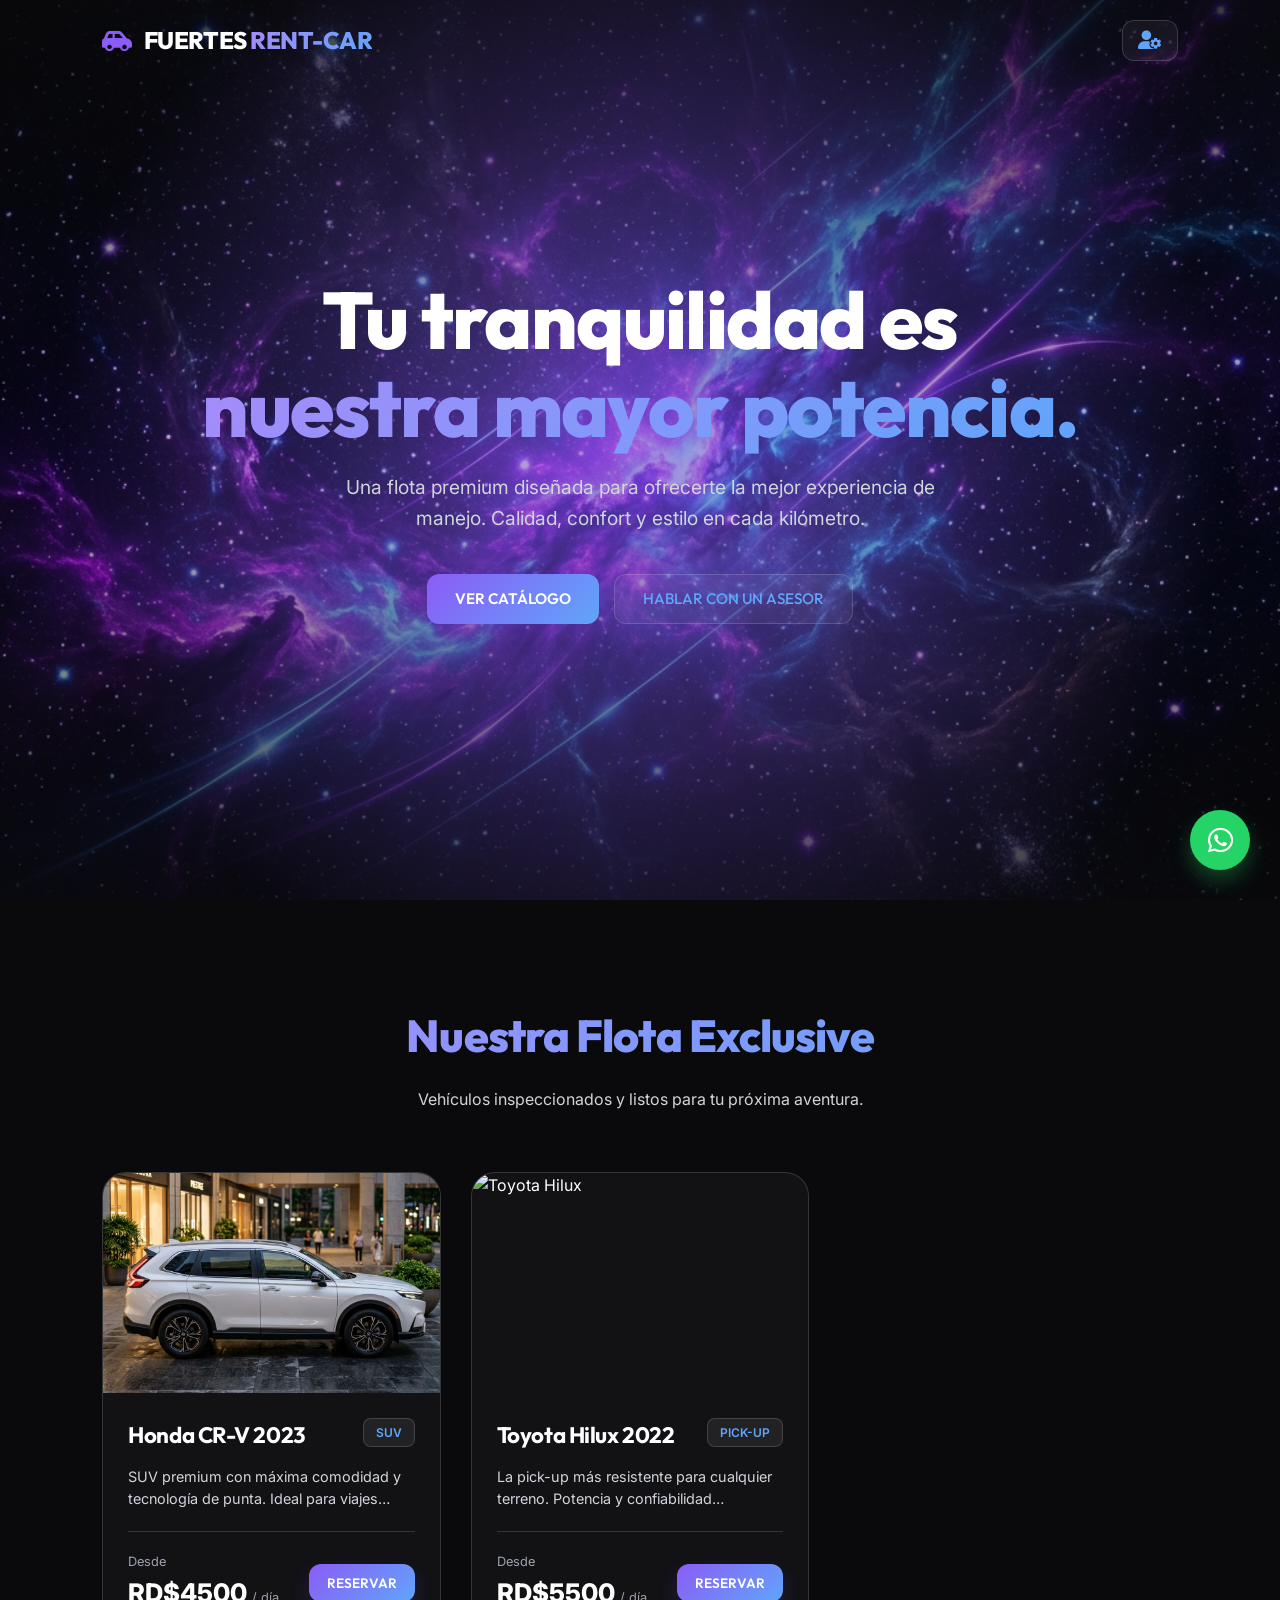
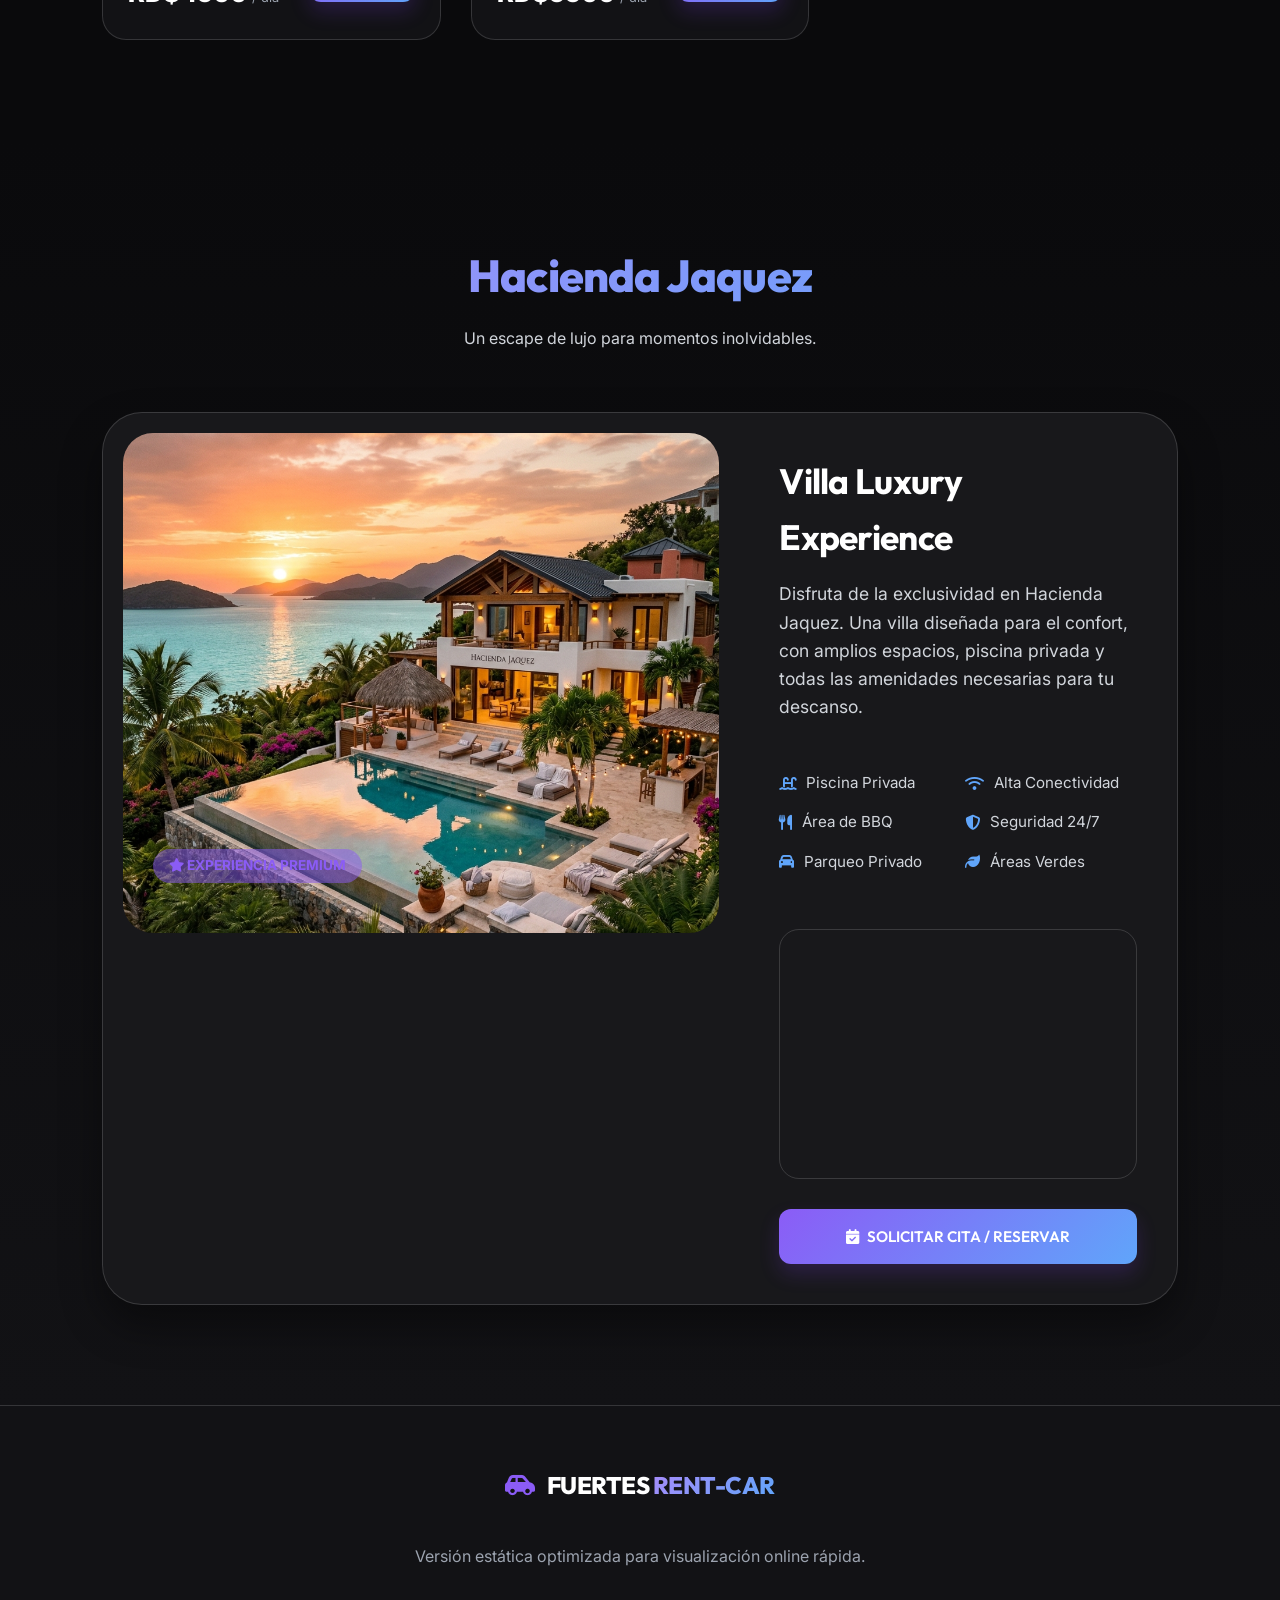
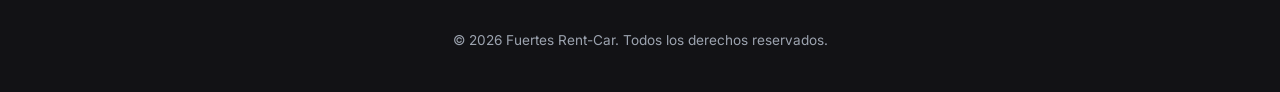
==== commit 4658aee0: "init commit" ====
--- a/index.html
+++ b/index.html
@@ -50,6 +50,54 @@
             <div style="text-align: center; width: 100%; grid-column: 1 / -1; padding: 50px;">
                 <i class="fa-solid fa-circle-notch fa-spin" style="font-size: 2rem; color: var(--primary);"></i>
                 <p style="margin-top: 15px; color: var(--text-low);">Cargando catálogo premium...</p>
+            </div>
+        </div>
+    </section>
+
+    <!-- Sección HACIENDA JAQUEZ -->
+    <section id="villa" class="villa-section">
+        <div class="section-header">
+            <h2 class="gradient-text">Hacienda Jaquez</h2>
+            <p style="color: var(--text-med);">Un escape de lujo para momentos inolvidables.</p>
+        </div>
+
+        <div class="villa-card">
+            <div class="villa-image-wrapper">
+                <img src="img/hacienda_jaquez_villa.png" alt="Hacienda Jaquez" class="villa-img">
+                <div style="position: absolute; bottom: 30px; left: 30px;">
+                    <span class="villa-tag"><i class="fa-solid fa-star"></i> EXPERIENCIA PREMIUM</span>
+                </div>
+            </div>
+            <div class="villa-info">
+                <h3 style="font-size: 2.2rem; margin-bottom: 15px;">Villa Luxury Experience</h3>
+                <p style="color: var(--text-med); font-size: 1.1rem; margin-bottom: 25px;">
+                    Disfruta de la exclusividad en Hacienda Jaquez. Una villa diseñada para el confort, con amplios espacios, piscina privada y todas las amenidades necesarias para tu descanso.
+                </p>
+                
+                <div class="amenities-grid">
+                    <div class="amenity-item"><i class="fa-solid fa-swimming-pool"></i> Piscina Privada</div>
+                    <div class="amenity-item"><i class="fa-solid fa-wifi"></i> Alta Conectividad</div>
+                    <div class="amenity-item"><i class="fa-solid fa-utensils"></i> Área de BBQ</div>
+                    <div class="amenity-item"><i class="fa-solid fa-shield-halved"></i> Seguridad 24/7</div>
+                    <div class="amenity-item"><i class="fa-solid fa-car"></i> Parqueo Privado</div>
+                    <div class="amenity-item"><i class="fa-solid fa-leaf"></i> Áreas Verdes</div>
+                </div>
+
+                <div class="map-container">
+                    <iframe 
+                        width="100%" 
+                        height="100%" 
+                        frameborder="0" 
+                        scrolling="no" 
+                        marginheight="0" 
+                        marginwidth="0" 
+                        src="https://maps.google.com/maps?q=18.588008880615234,-70.06828308105469&t=&z=17&ie=UTF8&iwloc=&output=embed">
+                    </iframe>
+                </div>
+
+                <button class="btn btn-primary" style="margin-top: 30px; padding: 18px;" onclick="reserveVilla()">
+                    <i class="fa-solid fa-calendar-check"></i> SOLICITAR CITA / RESERVAR
+                </button>
             </div>
         </div>
     </section>
@@ -180,6 +228,13 @@
             closeReservationModal();
         });
 
+        function reserveVilla() {
+            const numero = "18493448062";
+            const mensaje = `*SOLICITUD DE RENTA DE VILLA*\n\nHola, me gustaría obtener información para reservar la villa *Hacienda Jaquez*.\n\nPor favor, un asesor póngase en contacto conmigo.`;
+            const url = `https://wa.me/${numero}?text=${encodeURIComponent(mensaje)}`;
+            window.open(url, '_blank');
+        }
+
         // Cerrar modal al hacer click fuera
         window.onclick = function(event) {
             const modal = document.getElementById('reservation-modal');
--- a/css/styles.css
+++ b/css/styles.css
@@ -458,3 +458,93 @@
     .hero-btns { flex-direction: column; width: 100%; }
     .hero-btns .btn { width: 100%; }
 }
+/* Villa Section */
+.villa-section {
+    padding: 100px 8%;
+    background: linear-gradient(to bottom, var(--bg-main), var(--bg-surface));
+}
+
+.villa-card {
+    display: grid;
+    grid-template-columns: 1.2fr 0.8fr;
+    gap: 40px;
+    border-radius: 40px;
+    overflow: hidden;
+    background: var(--bg-card);
+    border: 1px solid var(--glass-border);
+    padding: 20px;
+    box-shadow: var(--shadow-premium);
+}
+
+.villa-image-wrapper {
+    position: relative;
+    border-radius: 30px;
+    overflow: hidden;
+    height: 500px;
+}
+
+.villa-img {
+    width: 100%;
+    height: 100%;
+    object-fit: cover;
+    transition: var(--transition-smooth);
+}
+
+.villa-card:hover .villa-img {
+    transform: scale(1.05);
+}
+
+.villa-info {
+    padding: 20px;
+    display: flex;
+    flex-direction: column;
+    justify-content: center;
+}
+
+.villa-tag {
+    display: inline-block;
+    padding: 6px 16px;
+    background: var(--primary-glow);
+    color: var(--primary);
+    border-radius: 100px;
+    font-size: 0.85rem;
+    font-weight: 700;
+    margin-bottom: 20px;
+}
+
+.map-container {
+    margin-top: 30px;
+    border-radius: 20px;
+    overflow: hidden;
+    border: 1px solid var(--glass-border);
+    height: 250px;
+}
+
+.amenities-grid {
+    display: grid;
+    grid-template-columns: repeat(2, 1fr);
+    gap: 15px;
+    margin: 25px 0;
+}
+
+.amenity-item {
+    display: flex;
+    align-items: center;
+    gap: 10px;
+    color: var(--text-med);
+    font-size: 0.95rem;
+}
+
+.amenity-item i {
+    color: var(--secondary);
+}
+
+/* Responsive Villa */
+@media (max-width: 1024px) {
+    .villa-card {
+        grid-template-columns: 1fr;
+    }
+    .villa-image-wrapper {
+        height: 350px;
+    }
+}
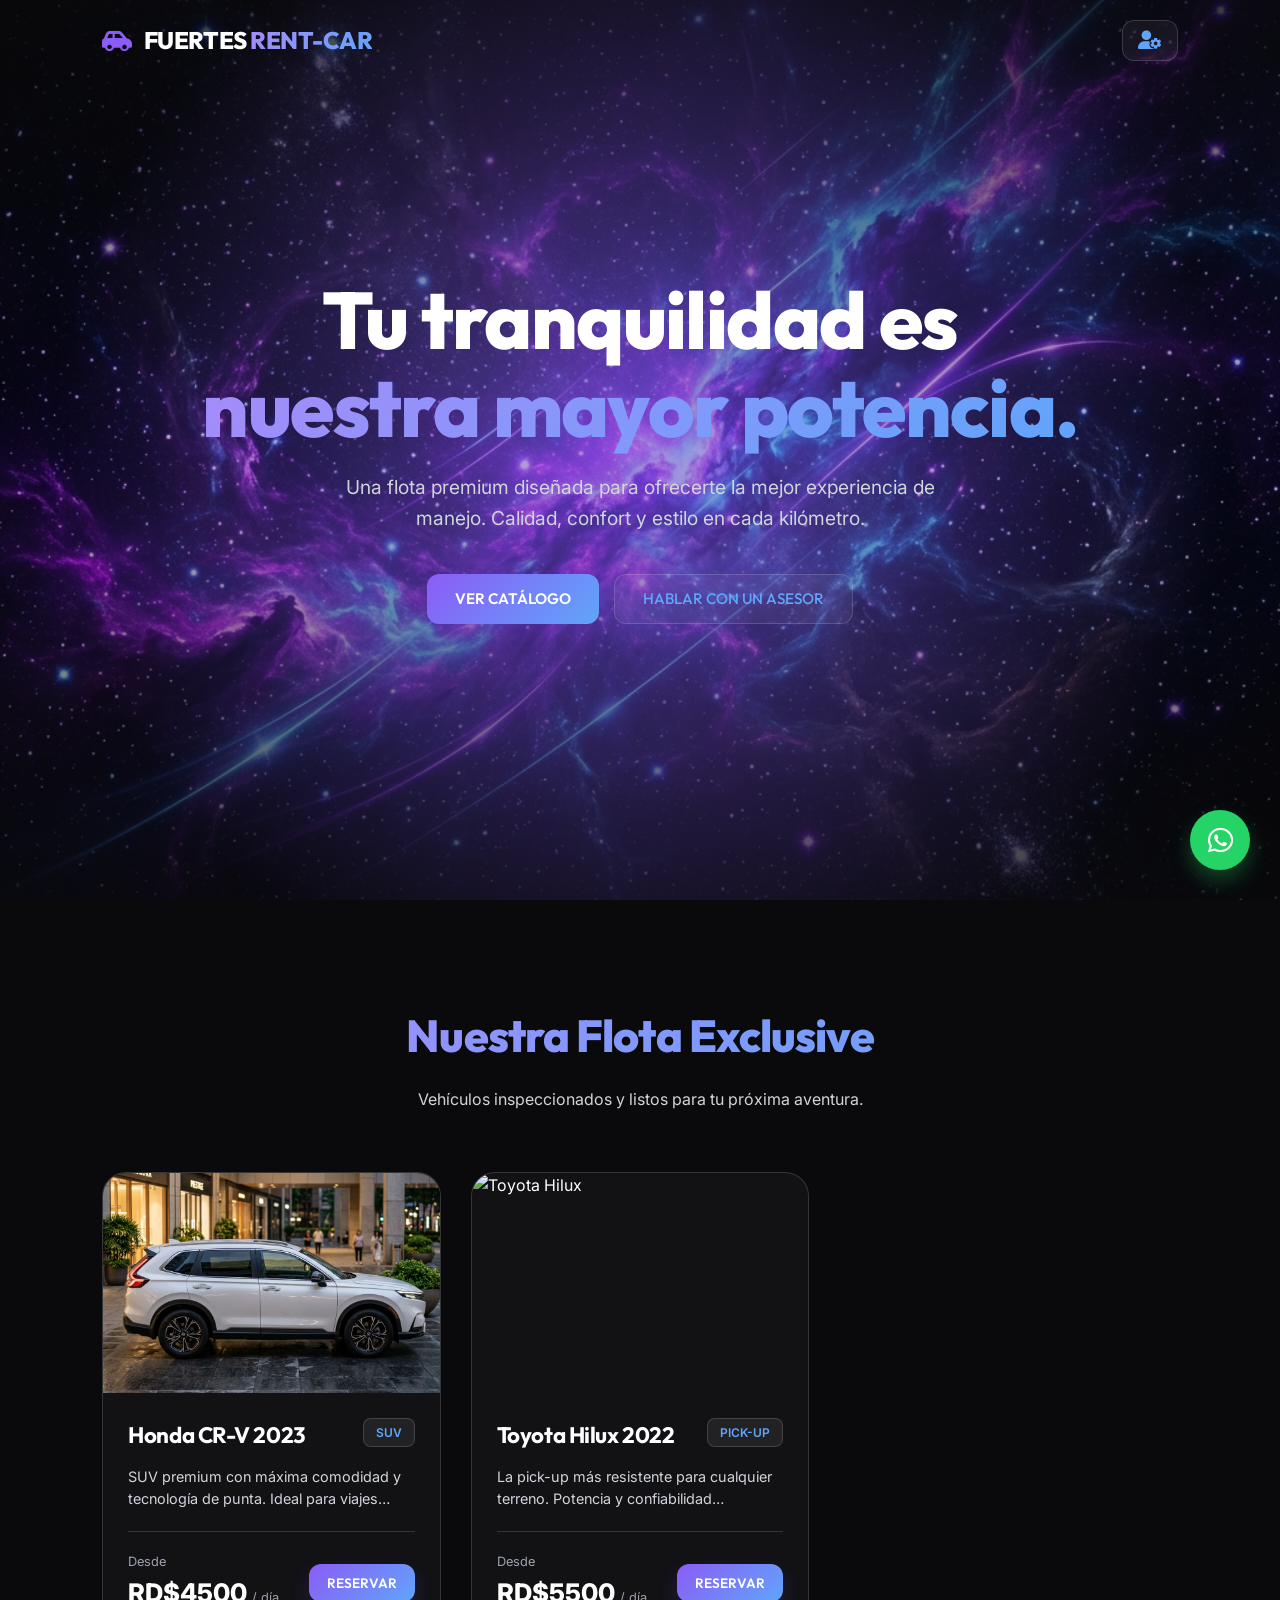
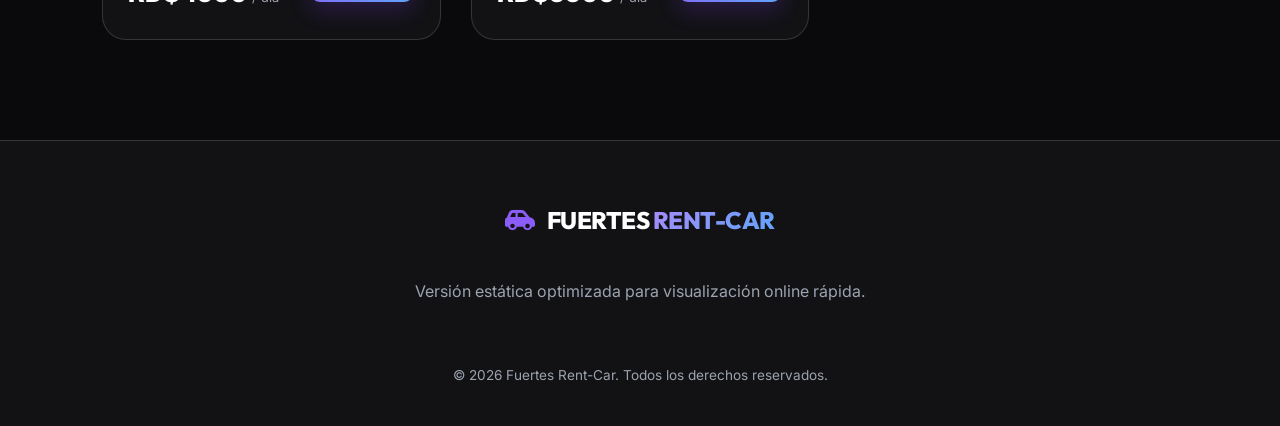
==== commit bfcb2722: "Add files via upload" ====
--- a/index.html
+++ b/index.html
@@ -54,53 +54,7 @@
         </div>
     </section>
 
-    <!-- Sección HACIENDA JAQUEZ -->
-    <section id="villa" class="villa-section">
-        <div class="section-header">
-            <h2 class="gradient-text">Hacienda Jaquez</h2>
-            <p style="color: var(--text-med);">Un escape de lujo para momentos inolvidables.</p>
-        </div>
 
-        <div class="villa-card">
-            <div class="villa-image-wrapper">
-                <img src="img/hacienda_jaquez_villa.png" alt="Hacienda Jaquez" class="villa-img">
-                <div style="position: absolute; bottom: 30px; left: 30px;">
-                    <span class="villa-tag"><i class="fa-solid fa-star"></i> EXPERIENCIA PREMIUM</span>
-                </div>
-            </div>
-            <div class="villa-info">
-                <h3 style="font-size: 2.2rem; margin-bottom: 15px;">Villa Luxury Experience</h3>
-                <p style="color: var(--text-med); font-size: 1.1rem; margin-bottom: 25px;">
-                    Disfruta de la exclusividad en Hacienda Jaquez. Una villa diseñada para el confort, con amplios espacios, piscina privada y todas las amenidades necesarias para tu descanso.
-                </p>
-                
-                <div class="amenities-grid">
-                    <div class="amenity-item"><i class="fa-solid fa-swimming-pool"></i> Piscina Privada</div>
-                    <div class="amenity-item"><i class="fa-solid fa-wifi"></i> Alta Conectividad</div>
-                    <div class="amenity-item"><i class="fa-solid fa-utensils"></i> Área de BBQ</div>
-                    <div class="amenity-item"><i class="fa-solid fa-shield-halved"></i> Seguridad 24/7</div>
-                    <div class="amenity-item"><i class="fa-solid fa-car"></i> Parqueo Privado</div>
-                    <div class="amenity-item"><i class="fa-solid fa-leaf"></i> Áreas Verdes</div>
-                </div>
-
-                <div class="map-container">
-                    <iframe 
-                        width="100%" 
-                        height="100%" 
-                        frameborder="0" 
-                        scrolling="no" 
-                        marginheight="0" 
-                        marginwidth="0" 
-                        src="https://maps.google.com/maps?q=18.588008880615234,-70.06828308105469&t=&z=17&ie=UTF8&iwloc=&output=embed">
-                    </iframe>
-                </div>
-
-                <button class="btn btn-primary" style="margin-top: 30px; padding: 18px;" onclick="reserveVilla()">
-                    <i class="fa-solid fa-calendar-check"></i> SOLICITAR CITA / RESERVAR
-                </button>
-            </div>
-        </div>
-    </section>
 
     <!-- Footer -->
     <footer style="padding: 60px 8% 40px; background: var(--bg-surface); border-top: 1px solid var(--glass-border);">
@@ -228,12 +182,7 @@
             closeReservationModal();
         });
 
-        function reserveVilla() {
-            const numero = "18493448062";
-            const mensaje = `*SOLICITUD DE RENTA DE VILLA*\n\nHola, me gustaría obtener información para reservar la villa *Hacienda Jaquez*.\n\nPor favor, un asesor póngase en contacto conmigo.`;
-            const url = `https://wa.me/${numero}?text=${encodeURIComponent(mensaje)}`;
-            window.open(url, '_blank');
-        }
+
 
         // Cerrar modal al hacer click fuera
         window.onclick = function(event) {
--- a/css/styles.css
+++ b/css/styles.css
@@ -458,93 +458,4 @@
     .hero-btns { flex-direction: column; width: 100%; }
     .hero-btns .btn { width: 100%; }
 }
-/* Villa Section */
-.villa-section {
-    padding: 100px 8%;
-    background: linear-gradient(to bottom, var(--bg-main), var(--bg-surface));
-}
-
-.villa-card {
-    display: grid;
-    grid-template-columns: 1.2fr 0.8fr;
-    gap: 40px;
-    border-radius: 40px;
-    overflow: hidden;
-    background: var(--bg-card);
-    border: 1px solid var(--glass-border);
-    padding: 20px;
-    box-shadow: var(--shadow-premium);
-}
-
-.villa-image-wrapper {
-    position: relative;
-    border-radius: 30px;
-    overflow: hidden;
-    height: 500px;
-}
-
-.villa-img {
-    width: 100%;
-    height: 100%;
-    object-fit: cover;
-    transition: var(--transition-smooth);
-}
-
-.villa-card:hover .villa-img {
-    transform: scale(1.05);
-}
-
-.villa-info {
-    padding: 20px;
-    display: flex;
-    flex-direction: column;
-    justify-content: center;
-}
-
-.villa-tag {
-    display: inline-block;
-    padding: 6px 16px;
-    background: var(--primary-glow);
-    color: var(--primary);
-    border-radius: 100px;
-    font-size: 0.85rem;
-    font-weight: 700;
-    margin-bottom: 20px;
-}
-
-.map-container {
-    margin-top: 30px;
-    border-radius: 20px;
-    overflow: hidden;
-    border: 1px solid var(--glass-border);
-    height: 250px;
-}
-
-.amenities-grid {
-    display: grid;
-    grid-template-columns: repeat(2, 1fr);
-    gap: 15px;
-    margin: 25px 0;
-}
-
-.amenity-item {
-    display: flex;
-    align-items: center;
-    gap: 10px;
-    color: var(--text-med);
-    font-size: 0.95rem;
-}
-
-.amenity-item i {
-    color: var(--secondary);
-}
-
-/* Responsive Villa */
-@media (max-width: 1024px) {
-    .villa-card {
-        grid-template-columns: 1fr;
-    }
-    .villa-image-wrapper {
-        height: 350px;
-    }
-}
+
